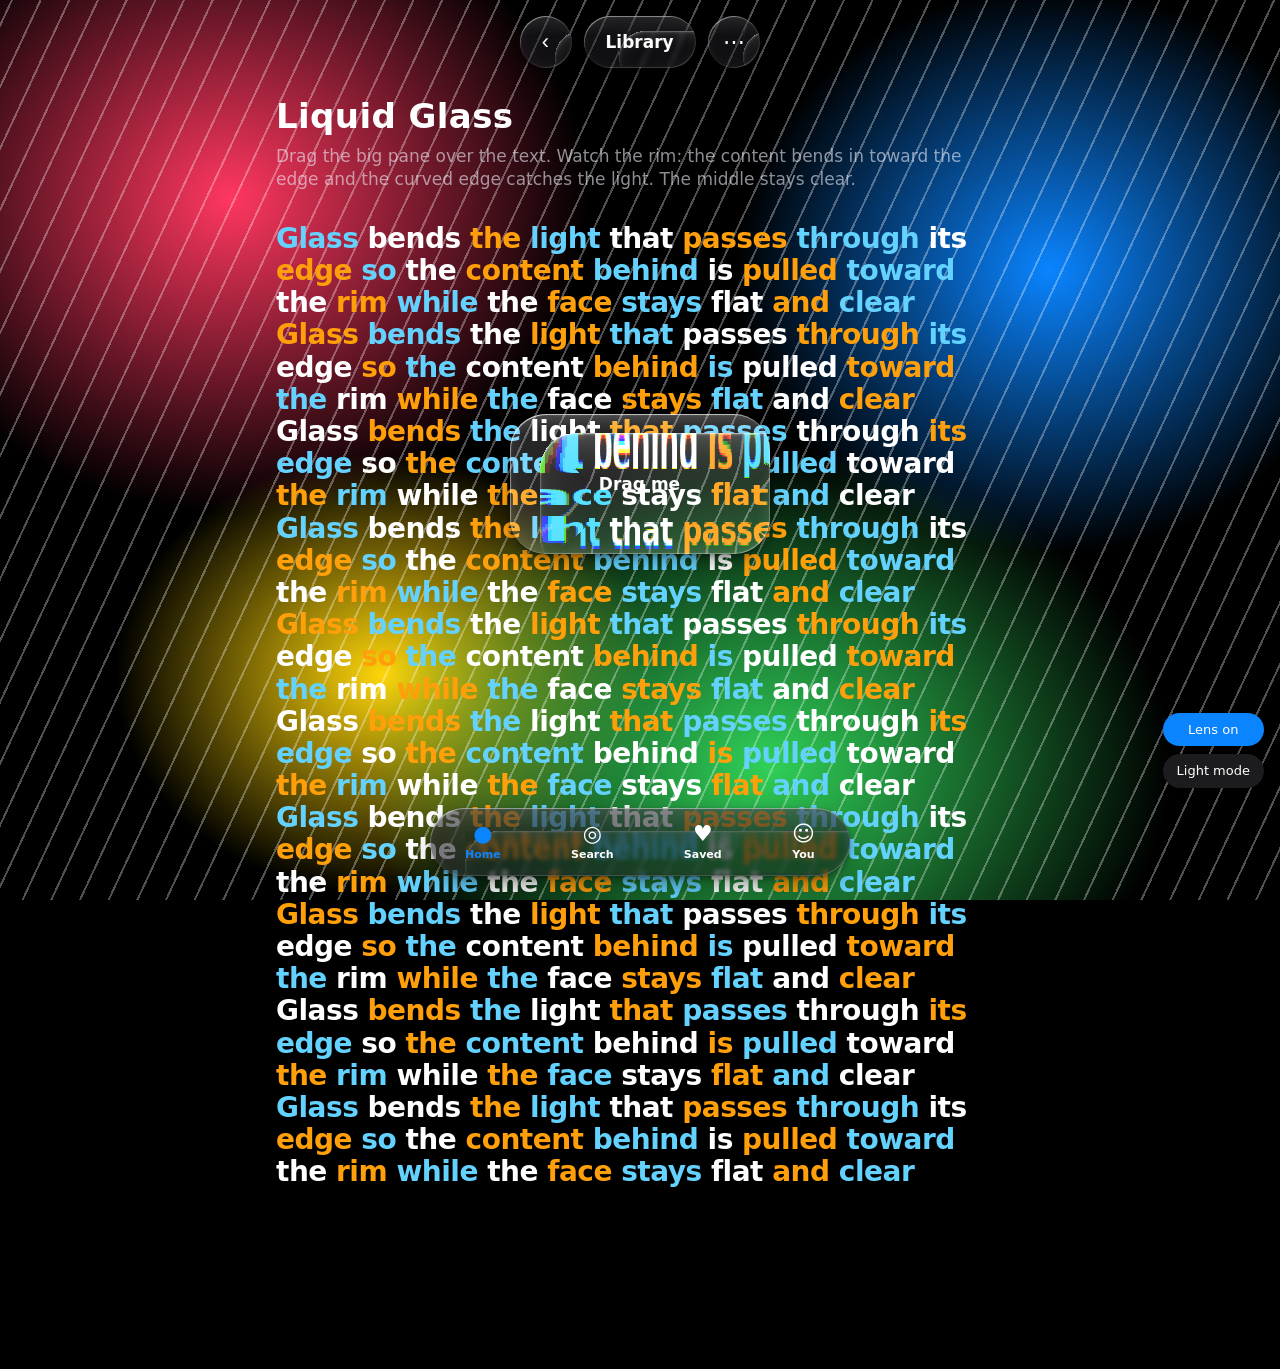
==== demo/index.html @ 6cdb73f3 "apple-glass: Apple-style UI skill with a real Liquid Glass lens Snell's-law edge refraction, fold-fr" ====
<!doctype html>
<html lang="en" class="dark">
<head>
<meta charset="utf-8">
<meta name="viewport" content="width=device-width, initial-scale=1">
<title>Liquid Glass Demo</title>
<link rel="stylesheet" href="../skills/apple-glass/assets/kit/liquid-glass.css">
<style>
  :root {
    --background: #f2f2f7; --foreground: #000; --popover: #fff; --card: #fff;
    --muted: rgb(60 60 67 / .6);
  }
  .dark {
    --background: #000; --foreground: #fff; --popover: #1c1c1e; --card: #1c1c1e;
    --muted: rgb(235 235 245 / .6);
  }
  * { box-sizing: border-box; }
  html, body { margin: 0; background: var(--background); color: var(--foreground); }
  body {
    font: 17px/1.35 -apple-system, BlinkMacSystemFont, "SF Pro Text", system-ui, sans-serif;
    -webkit-font-smoothing: antialiased;
    min-height: 100vh;
  }

  /* Busy content, so the bend has something to bend. */
  .backdrop {
    position: fixed; inset: 0; overflow: hidden;
    background:
      radial-gradient(40% 50% at 18% 22%, #ff375f 0, transparent 70%),
      radial-gradient(35% 45% at 82% 30%, #0a84ff 0, transparent 70%),
      radial-gradient(45% 50% at 60% 85%, #30d158 0, transparent 70%),
      radial-gradient(30% 35% at 30% 75%, #ffd60a 0, transparent 70%),
      var(--background);
  }
  .backdrop .lines {
    position: absolute; inset: -50%;
    background: repeating-linear-gradient(115deg, rgb(255 255 255 / .9) 0 2px, transparent 2px 26px);
    opacity: .35;
  }
  .page { position: relative; max-width: 760px; margin: 0 auto; padding: 96px 16px 180px; }
  h1 { font-size: 34px; line-height: 41px; font-weight: 700; letter-spacing: .4px; margin: 0 0 8px; }
  p.lead { color: var(--muted); margin: 0 0 32px; }
  .wall { font-size: 28px; font-weight: 700; line-height: 1.15; letter-spacing: -.5px; }
  .wall span:nth-child(3n) { color: #ff9f0a; }
  .wall span:nth-child(3n+1) { color: #64d2ff; }

  /* Floating controls: the glass layer. */
  .toolbar {
    position: fixed; top: 16px; left: 50%; transform: translateX(-50%);
    display: flex; gap: 12px; z-index: 10;
  }
  .btn {
    width: 52px; height: 52px; border-radius: 999px; border: 0; color: inherit;
    display: grid; place-items: center; font-size: 22px; cursor: pointer;
  }
  .pill { height: 52px; padding: 0 22px; border-radius: 999px; display: flex; align-items: center; gap: 10px; font-weight: 600; }
  .tabbar {
    position: fixed; bottom: 24px; left: 50%; transform: translateX(-50%);
    width: min(420px, calc(100% - 32px)); height: 68px; border-radius: 999px;
    display: flex; align-items: center; justify-content: space-around; z-index: 10;
    font-size: 11px; font-weight: 600;
  }
  .tab { display: grid; justify-items: center; gap: 2px; padding: 8px 14px; border-radius: 999px; position: relative; }
  .tab b { font-size: 22px; line-height: 24px; }
  .tab.on { color: #0a84ff; }
  .tab.on::before { content: ""; position: absolute; inset: 2px -4px; border-radius: 999px; z-index: -1; }

  .drag {
    position: fixed; left: calc(50% - 130px); top: 46%; width: 260px; height: 140px;
    border-radius: 36px; z-index: 11; cursor: grab; touch-action: none;
    display: grid; place-items: center; font-weight: 600; user-select: none;
  }
  .drag:active { cursor: grabbing; }

  .controls {
    position: fixed; right: 16px; bottom: 112px; z-index: 12;
    display: grid; gap: 8px; font-size: 13px;
  }
  .controls button {
    font: inherit; color: var(--foreground); background: var(--card); border: 0;
    border-radius: 999px; padding: 8px 14px; cursor: pointer;
  }
  .controls button[aria-pressed="true"] { background: #0a84ff; color: #fff; }
</style>
</head>
<body>
<div class="backdrop"><div class="lines"></div></div>

<main class="page">
  <h1>Liquid Glass</h1>
  <p class="lead">Drag the big pane over the text. Watch the rim: the content bends in toward the edge and the curved edge catches the light. The middle stays clear.</p>
  <div class="wall" id="wall"></div>
</main>

<div class="toolbar">
  <button class="btn liquid-glass" data-lens aria-label="Back">‹</button>
  <div class="pill liquid-glass" data-lens>Library</div>
  <button class="btn liquid-glass" data-lens aria-label="More">⋯</button>
</div>

<div class="drag liquid-glass liquid-glass-clear" data-lens="clear" data-radius="36" id="drag">Drag me</div>

<nav class="tabbar liquid-glass liquid-glass-milky" data-lens>
  <div class="tab on"><b>●</b>Home</div>
  <div class="tab"><b>◎</b>Search</div>
  <div class="tab"><b>♥</b>Saved</div>
  <div class="tab"><b>☺</b>You</div>
</nav>

<div class="controls">
  <button id="lens" aria-pressed="true">Lens on</button>
  <button id="theme">Light mode</button>
</div>

<script type="module">
  import { attachLiquidGlass, supportsBackdropRefraction } from "../skills/apple-glass/assets/kit/liquid-lens.js";

  const words = "Glass bends the light that passes through its edge so the content behind is pulled toward the rim while the face stays flat and clear ".split(" ");
  document.getElementById("wall").innerHTML = Array.from({ length: 260 }, (_, i) => `<span>${words[i % words.length]}</span>`).join(" ");

  let detach = [];
  const on = () => {
    detach = [...document.querySelectorAll("[data-lens]")].map((el) =>
      attachLiquidGlass(el, {
        variant: el.dataset.lens === "clear" ? "clear" : "regular",
        radius: el.dataset.radius ? Number(el.dataset.radius) : undefined,
      }),
    );
  };
  const off = () => { detach.forEach((f) => f()); detach = []; };
  // ?light and ?nolens, for screenshots and side-by-side comparisons.
  const q = new URLSearchParams(location.search);
  if (q.has("light")) document.documentElement.classList.remove("dark");
  if (!q.has("nolens")) on();

  const lensBtn = document.getElementById("lens");
  if (!supportsBackdropRefraction()) { lensBtn.textContent = "Lens: Chromium only"; lensBtn.disabled = true; }
  lensBtn.onclick = () => {
    const pressed = lensBtn.getAttribute("aria-pressed") === "true";
    lensBtn.setAttribute("aria-pressed", String(!pressed));
    lensBtn.textContent = pressed ? "Lens off" : "Lens on";
    pressed ? off() : on();
  };
  document.getElementById("theme").onclick = (e) => {
    const dark = document.documentElement.classList.toggle("dark");
    e.target.textContent = dark ? "Light mode" : "Dark mode";
  };

  const drag = document.getElementById("drag");
  let start = null;
  drag.addEventListener("pointerdown", (e) => {
    const r = drag.getBoundingClientRect();
    start = { x: e.clientX - r.left, y: e.clientY - r.top };
    drag.setPointerCapture(e.pointerId);
  });
  drag.addEventListener("pointermove", (e) => {
    if (!start) return;
    drag.style.left = `${e.clientX - start.x}px`;
    drag.style.top = `${e.clientY - start.y}px`;
  });
  drag.addEventListener("pointerup", () => { start = null; });
</script>
</body>
</html>
---- skills/apple-glass/assets/kit/liquid-glass.css ----
/* apple-glass kit: copied verbatim from sparkmentor/frontend/app/globals.css (the Liquid Glass layer) on 2026-10-06. The live file wins; re-copy it when it changes. */
/* ------------------------------------------------------------------ */
/*  Liquid Glass. See components/ui/glass.tsx for the layer order,     */
/*  the refraction filter and the rules for where glass may go.        */
/*                                                                     */
/*  In the `components` layer on purpose: Tailwind utilities must win  */
/*  over the material (an `absolute` or `bg-*` on a glass element has  */
/*  to take effect), which unlayered CSS would silently prevent.       */
/* ------------------------------------------------------------------ */

@layer components {
  /*
   * The material: Apple's "regular" Liquid Glass. What is behind is blurred,
   * lifted in saturation and shifted in luminosity -- lighter in light mode,
   * darker in dark mode -- under a translucent fill, so whatever scrolls
   * underneath turns into soft colour and the labels on top stay legible.
   * Light falls on the pane from above: a specular hairline brightest along
   * the top edge that fades down the sides (never a uniform ring), a faint
   * glow pooled under it, and a soft, deep shadow lifting it off the page.
   * On Chromium the lens (glass.tsx) bends the rim on top of all this.
   *
   * Everything a variant or a mode changes is a custom property:
   *   --glass-tint          the fill (named so callers can override it)
   *   --glass-blur, --glass-saturate, --glass-luma
   *                         the frosted backdrop when there is no lens
   *   --glass-edge-top/-side/-low/-bottom
   *                         the specular hairline, top to bottom
   *   --glass-glow          the light pooled under the top edge
   *   --glass-shadow        the lift
   *   --glass-rim           the bevel: inset light along the curved edge,
   *                         lit side brighter. It is what still says
   *                         "thick glass" where there is no lens (Safari,
   *                         Firefox); on Chromium the lens's specular map
   *                         sits on top of it
   *   --glass-veil          laid over the fill in Soft, for a steadier pane
   *   --glass-solid, --glass-solid-edge
   *                         the opaque surface and hairline it becomes in
   *                         Solid, with Reduce Transparency and without
   *                         backdrop-filter (the .surface-menu look)
   *
   * The glass slider's thumb (`.liquid-bead`) is left out of every rule
   * here: it keeps a frozen copy of the previous recipe further down.
   */
  .liquid-glass {
    --glass-tint: rgb(255 255 255 / 0.42);
    --glass-blur: 12px;
    --glass-saturate: 180%;
    --glass-luma: 1.05;
    --glass-edge-top: rgb(255 255 255 / 0.9);
    --glass-edge-side: rgb(255 255 255 / 0.3);
    --glass-edge-low: rgb(0 0 0 / 0.035);
    --glass-edge-bottom: rgb(0 0 0 / 0.07);
    --glass-glow: rgb(255 255 255 / 0.5);
    --glass-shadow:
      0 8px 24px -10px rgb(0 0 0 / 0.2), 0 1px 3px 0 rgb(0 0 0 / 0.06);
    --glass-rim:
      inset 1.5px 1.5px 1px -1px rgb(255 255 255 / 0.9),
      inset -1.5px -1.5px 1px -1px rgb(255 255 255 / 0.55),
      inset 0 0 12px 0 rgb(255 255 255 / 0.22),
      inset 0 -8px 14px -12px rgb(0 0 0 / 0.12);
    --glass-veil: rgb(255 255 255 / 0.22);
    --glass-solid: var(--popover);
    --glass-solid-edge: color-mix(in srgb, var(--foreground) 8%, transparent);
  }

  .dark .liquid-glass {
    --glass-tint: rgb(36 36 42 / 0.46);
    --glass-blur: 14px;
    --glass-saturate: 150%;
    --glass-luma: 0.85;
    --glass-edge-top: rgb(255 255 255 / 0.3);
    --glass-edge-side: rgb(255 255 255 / 0.06);
    --glass-edge-low: rgb(255 255 255 / 0.025);
    --glass-edge-bottom: rgb(255 255 255 / 0.09);
    --glass-glow: rgb(255 255 255 / 0.08);
    --glass-shadow:
      0 12px 30px -10px rgb(0 0 0 / 0.65), 0 2px 6px -1px rgb(0 0 0 / 0.4);
    --glass-rim:
      inset 1.5px 1.5px 1px -1px rgb(255 255 255 / 0.4),
      inset -1.5px -1.5px 1px -1px rgb(255 255 255 / 0.16),
      inset 0 0 14px 0 rgb(255 255 255 / 0.05);
    --glass-veil: rgb(24 24 27 / 0.32);
    --glass-solid-edge: color-mix(in srgb, var(--foreground) 10%, transparent);
  }

  .liquid-glass:not(.liquid-bead) {
    position: relative;
    isolation: isolate;
    background: var(--glass-tint);
    /* The frosted path (Safari, Firefox, and panes without the lens); the
       refracting path replaces this inline (glass.tsx). */
    -webkit-backdrop-filter: blur(
        calc(var(--glass-blur) + var(--glass-blur-extra, 0px))
      )
      saturate(var(--glass-saturate)) brightness(var(--glass-luma));
    backdrop-filter: blur(
        calc(var(--glass-blur) + var(--glass-blur-extra, 0px))
      )
      saturate(var(--glass-saturate)) brightness(var(--glass-luma));
    box-shadow: var(--glass-rim), var(--glass-shadow);
  }

  /* Glow: light pooled just under the top edge -- the pane's thickness. */
  .liquid-glass:not(.liquid-bead)::before {
    content: "";
    position: absolute;
    inset: 0;
    z-index: -1;
    border-radius: inherit;
    pointer-events: none;
    background: linear-gradient(
      180deg,
      var(--glass-glow),
      transparent min(60%, 1.25rem)
    );
  }

  /* Edge: a 1px specular hairline lit from above, as a masked gradient ring
     so it follows any corner radius. Brightest along the top, fading down
     the sides, with a faint catch-light where the light leaves the bottom.
     Stops in rem, not only %, so a tall pane (a four-line composer) keeps
     its highlight at the top instead of stretching it down the sides. */
  .liquid-glass:not(.liquid-bead)::after {
    content: "";
    position: absolute;
    inset: 0;
    z-index: -1;
    border-radius: inherit;
    padding: 1px;
    pointer-events: none;
    background: linear-gradient(
      180deg,
      var(--glass-edge-top) 0,
      var(--glass-edge-side) min(45%, 1.25rem),
      var(--glass-edge-low) calc(100% - min(30%, 1rem)),
      var(--glass-edge-bottom) 100%
    );
    -webkit-mask:
      linear-gradient(#000 0 0) content-box,
      linear-gradient(#000 0 0);
    -webkit-mask-composite: xor;
    mask-composite: exclude;
  }

  /* Clear: over rich media only (the HIG's rule) -- the tutor's video and
     the image viewers. Barely frosted and never darkened, so the picture
     stays vivid; pair with `.liquid-dim` where the media is bright. */
  .liquid-glass.liquid-glass-clear {
    --glass-tint: rgb(255 255 255 / 0.3);
    --glass-blur: 3px;
    --glass-saturate: 160%;
    --glass-luma: 1;
    --glass-edge-top: rgb(255 255 255 / 0.7);
    --glass-edge-side: rgb(255 255 255 / 0.2);
    --glass-edge-low: rgb(255 255 255 / 0.06);
    --glass-edge-bottom: rgb(255 255 255 / 0.22);
    --glass-glow: rgb(255 255 255 / 0.3);
    --glass-shadow:
      0 8px 22px -10px rgb(0 0 0 / 0.35), 0 1px 3px 0 rgb(0 0 0 / 0.1);
    --glass-rim:
      inset 1.5px 1.5px 1px -1px rgb(255 255 255 / 0.75),
      inset -1.5px -1.5px 1px -1px rgb(255 255 255 / 0.4),
      inset 0 0 16px 0 rgb(255 255 255 / 0.12);
    --glass-veil: rgb(0 0 0 / 0.18);
    --glass-solid: rgb(0 0 0 / 0.7);
    --glass-solid-edge: rgb(255 255 255 / 0.14);
  }
  .dark .liquid-glass.liquid-glass-clear {
    --glass-tint: rgb(255 255 255 / 0.15);
    --glass-edge-top: rgb(255 255 255 / 0.42);
    --glass-edge-side: rgb(255 255 255 / 0.1);
    --glass-edge-low: rgb(255 255 255 / 0.04);
    --glass-edge-bottom: rgb(255 255 255 / 0.14);
    --glass-glow: rgb(255 255 255 / 0.12);
    --glass-shadow:
      0 10px 26px -10px rgb(0 0 0 / 0.6), 0 2px 6px -1px rgb(0 0 0 / 0.35);
  }

  /* Milky: a steadier, denser pane for navigation and for bars that hold
     text -- the tab bar, floating action bars, the composer while a reply
     is written. */
  .liquid-glass.liquid-glass-milky {
    --glass-tint: rgb(255 255 255 / 0.62);
  }
  .dark .liquid-glass.liquid-glass-milky {
    --glass-tint: rgb(40 40 46 / 0.62);
  }

  /* Dense: the heaviest pane, for fields that hold typed text (the
     dashboard Ask bar) and the landing navbar. More fill and more frost, so
     what is behind reads as soft colour rather than detail. Give its lens
     (the navbar) more frost with the `blur` prop. */
  .liquid-glass.liquid-glass-dense {
    --glass-tint: rgb(255 255 255 / 0.74);
    --glass-blur: 20px;
    --glass-saturate: 170%;
    --glass-luma: 1.04;
  }
  .dark .liquid-glass.liquid-glass-dense {
    --glass-tint: rgb(36 36 42 / 0.74);
    --glass-saturate: 140%;
    --glass-luma: 0.85;
  }

  /* Dense glass over a dark backdrop (the landing navbar over its dark
     sections): the dark recipe, independent of the app's .dark theme. */
  .liquid-glass.liquid-glass-dense.liquid-on-dark {
    --glass-tint: rgb(22 22 26 / 0.58);
    --glass-saturate: 150%;
    --glass-luma: 0.9;
    --glass-edge-top: rgb(255 255 255 / 0.26);
    --glass-edge-side: rgb(255 255 255 / 0.07);
    --glass-edge-low: rgb(255 255 255 / 0.03);
    --glass-edge-bottom: rgb(255 255 255 / 0.1);
    --glass-glow: rgb(255 255 255 / 0.07);
    --glass-shadow:
      0 12px 30px -10px rgb(0 0 0 / 0.5), 0 2px 6px -1px rgb(0 0 0 / 0.3);
    --glass-veil: rgb(22 22 26 / 0.3);
    --glass-solid: rgb(24 24 27);
    --glass-solid-edge: rgb(255 255 255 / 0.1);
  }

  /* The one coloured glass: end call. Colour carries meaning here. */
  .liquid-glass.liquid-glass-destructive {
    --glass-tint: rgb(220 38 38 / 0.85);
    --glass-saturate: 150%;
    --glass-luma: 1;
    --glass-edge-top: rgb(255 255 255 / 0.45);
    --glass-edge-side: rgb(255 255 255 / 0.12);
    --glass-edge-low: rgb(255 255 255 / 0.04);
    --glass-edge-bottom: rgb(255 255 255 / 0.15);
    --glass-glow: rgb(255 210 210 / 0.28);
    --glass-veil: transparent;
    --glass-solid: rgb(220 38 38);
    --glass-solid-edge: transparent;
  }
  .dark .liquid-glass.liquid-glass-destructive {
    --glass-tint: rgb(220 38 38 / 0.8);
    --glass-edge-top: rgb(255 255 255 / 0.32);
    --glass-glow: rgb(255 210 210 / 0.16);
  }

  /* The active-tab lens: a smaller, denser pane inside the bar. */
  .liquid-lens {
    background: rgb(255 255 255 / 0.35);
    box-shadow:
      inset 0 0 4px 0 rgb(255 255 255 / 0.6),
      inset 1px 1px 1px -0.5px rgb(255 255 255 / 0.9),
      0 2px 8px -2px rgb(0 0 0 / 0.15);
  }
  .dark .liquid-lens {
    background: rgb(255 255 255 / 0.14);
    box-shadow:
      inset 0 0 4px 0 rgb(255 255 255 / 0.12),
      inset 1px 1px 1px -0.5px rgb(255 255 255 / 0.3),
      0 2px 8px -2px rgb(0 0 0 / 0.4);
  }

  /* Apple's 35% dim under clear glass when the media behind is bright. */
  .liquid-dim {
    background: linear-gradient(to top, rgb(0 0 0 / 0.35), transparent);
  }
  .liquid-dim-top {
    background: linear-gradient(to bottom, rgb(0 0 0 / 0.35), transparent);
  }

  /* Menus, popovers, selects, dialogs, drawers: SOLID, not glass. Glass on
     these read oddly -- they hold text and sit over busy content -- so they
     keep the Apple shape (rounded corners, roomy rows, round close disc,
     the inset More sheet) on an opaque surface with a hairline and a soft
     lift. Overrides the shadcn `bg-*` / `border` / `shadow` utilities on
     purpose, so every primitive gets one consistent surface. */
  .surface-menu,
  .surface-sheet {
    background: var(--popover) !important;
    border: 1px solid color-mix(in srgb, var(--foreground) 8%, transparent) !important;
    box-shadow:
      0 16px 40px -14px rgb(0 0 0 / 0.22),
      0 2px 6px -2px rgb(0 0 0 / 0.06) !important;
  }
  .surface-sheet {
    background: var(--background) !important;
  }
  /* Media viewers: the solid dialog surface, but a black stage for the
     picture, with the controls as clear glass over it. */
  .surface-sheet.surface-media {
    background: #000 !important;
    border: 0 !important;
  }
  .dark .surface-menu,
  .dark .surface-sheet {
    border-color: color-mix(in srgb, var(--foreground) 10%, transparent) !important;
    box-shadow:
      0 20px 48px -14px rgb(0 0 0 / 0.6),
      0 2px 6px -2px rgb(0 0 0 / 0.3) !important;
  }

  /* Scroll-edge effect: content fades as it slides under a floating glass
     bar, so the bar can stay clear without its labels losing out. */
  .scroll-edge-top {
    background: linear-gradient(
      to bottom,
      var(--background) 0%,
      color-mix(in srgb, var(--background) 65%, transparent) 50%,
      transparent 100%
    );
  }
  .scroll-edge-bottom {
    background: linear-gradient(
      to top,
      var(--background) 0%,
      color-mix(in srgb, var(--background) 65%, transparent) 45%,
      transparent 100%
    );
  }

  /* The bar material: full-width chrome (the desktop header, the status-bar
     scrim) -- the page colour at 80% over a blur. Follows the surface style
     like the glass does (opaque in Solid, below). */
  .material-bar {
    background-color: color-mix(in srgb, var(--background) 80%, transparent);
    -webkit-backdrop-filter: blur(16px) saturate(180%);
    backdrop-filter: blur(16px) saturate(180%);
  }

  /* ---- Surface style (Settings > Appearance; data-glass on <html>) ---- */

  /* Soft: frosted glass without the lens (glass.tsx skips the bend) -- a
     veil over the fill and more frost, a steadier pane that costs less.
     Also what Reduce Transparency (the OS setting) gets until a surface
     style is picked: frostier, more opaque glass, as on Apple platforms.
     Not Solid: Windows reports its "Transparency effects" switch as this
     signal, and plenty of people turn that off without asking for an
     opaque app. An explicit choice (data-glass on <html>, set by
     lib/glass-preference.ts) wins over it either way. */
  :root[data-glass="frosted"] .liquid-glass:not(.liquid-bead) {
    --glass-blur-extra: 10px;
    background:
      linear-gradient(var(--glass-veil), var(--glass-veil)), var(--glass-tint);
  }
  /* biome-ignore lint/correctness/noUnknownMediaFeatureName: Media Queries Level 5, Chrome 118+ */
  @media (prefers-reduced-transparency: reduce) {
    :root:not([data-glass]) .liquid-glass:not(.liquid-bead) {
      --glass-blur-extra: 10px;
      background:
        linear-gradient(var(--glass-veil), var(--glass-veil)), var(--glass-tint);
    }
  }

  /* Solid: the opaque standard material (the .surface-menu look) wherever
     glass would be -- no blur, no glow, no specular edge, no bend; a neutral
     hairline keeps the shape. !important beats the inline refraction style.

     One-off blurred surfaces follow it too (sticky bars, canvas toolbars,
     chips): the blur goes, and a translucent app surface -- the background,
     card or popover colour at 70% or more -- turns opaque. Lighter veils
     over media keep their see-through. */
  :root[data-glass="off"] .liquid-glass:not(.liquid-bead) {
    --glass-rim: 0 0 #0000;
    background: var(--glass-solid) !important;
    -webkit-backdrop-filter: none !important;
    backdrop-filter: none !important;
  }
  :root[data-glass="off"] .liquid-glass:not(.liquid-bead)::before {
    display: none;
  }
  :root[data-glass="off"] .liquid-glass:not(.liquid-bead)::after {
    background: var(--glass-solid-edge);
  }
  :root[data-glass="off"] .material-bar,
  :root[data-glass="off"] [class*="backdrop-blur"] {
    -webkit-backdrop-filter: none !important;
    backdrop-filter: none !important;
  }
  :root[data-glass="off"] .material-bar,
  :root[data-glass="off"]
    [class*="backdrop-blur"]:is(
      [class*="bg-background/7"],
      [class*="bg-background/8"],
      [class*="bg-background/9"]
    ) {
    background-color: var(--background) !important;
  }
  :root[data-glass="off"]
    [class*="backdrop-blur"]:is(
      [class*="bg-card/7"],
      [class*="bg-card/8"],
      [class*="bg-card/9"]
    ) {
    background-color: var(--card) !important;
  }

  /* No backdrop-filter at all (old engines): a translucent fill with
     nothing blurred behind it only looks broken, so go solid. */
  @supports not (
      (backdrop-filter: blur(1px)) or
      (-webkit-backdrop-filter: blur(1px))
    ) {
    .liquid-glass:not(.liquid-bead) {
      --glass-rim: 0 0 #0000;
      background: var(--glass-solid);
    }
    .liquid-glass:not(.liquid-bead)::before {
      display: none;
    }
    .liquid-glass:not(.liquid-bead)::after {
      background: var(--glass-solid-edge);
    }
    .material-bar {
      background-color: var(--background);
    }
  }

  /* ---- Frozen: the glass slider's thumb (glass-slider.tsx) ------------
     The owner signed its look off as final, so `.liquid-bead` keeps a
     verbatim copy of the previous recipe (clear variant) and none of the
     rules above touch it. Do not retune. */
  .liquid-glass.liquid-bead {
    --bead-tint: rgb(255 255 255 / 0.3);
    --bead-edge-glow: rgb(255 255 255 / 0.4);
    --bead-rim-hi: rgb(255 255 255 / 0.95);
    --bead-rim-lo: rgb(255 255 255 / 0.18);
    --bead-glint: rgb(255 255 255 / 0.4);
    --bead-shadow: rgb(0 0 0 / 0.22);
    position: relative;
    isolation: isolate;
    background: var(--bead-tint);
    -webkit-backdrop-filter: blur(3px) saturate(160%);
    backdrop-filter: blur(3px) saturate(160%);
    box-shadow:
      0 10px 30px -10px var(--bead-shadow),
      0 1px 3px 0 rgb(0 0 0 / 0.08),
      inset 0 0 6px 0 var(--bead-edge-glow),
      inset 1.5px 1.5px 1px -1px var(--bead-rim-hi),
      inset -1px -1px 1px -0.5px rgb(255 255 255 / 0.45);
  }
  .dark .liquid-glass.liquid-bead {
    --bead-tint: rgb(255 255 255 / 0.15);
    --bead-rim-hi: rgb(255 255 255 / 0.55);
    --bead-rim-lo: rgb(255 255 255 / 0.06);
    --bead-shadow: rgb(0 0 0 / 0.6);
  }
  .liquid-glass.liquid-bead::before {
    content: "";
    position: absolute;
    inset: 0;
    z-index: -1;
    border-radius: inherit;
    pointer-events: none;
    background: radial-gradient(
      120% 70% at 30% -10%,
      var(--bead-glint) 0%,
      transparent 55%
    );
    mix-blend-mode: screen;
  }
  .liquid-glass.liquid-bead::after {
    content: "";
    position: absolute;
    inset: 0;
    z-index: -1;
    border-radius: inherit;
    padding: 1px;
    pointer-events: none;
    background: linear-gradient(
      135deg,
      var(--bead-rim-hi) 0%,
      var(--bead-rim-lo) 30%,
      transparent 50%,
      var(--bead-rim-lo) 70%,
      var(--bead-rim-hi) 100%
    );
    -webkit-mask:
      linear-gradient(#000 0 0) content-box,
      linear-gradient(#000 0 0);
    -webkit-mask-composite: xor;
    mask-composite: exclude;
  }
  /* Solid: a white knob -- a bead has no label to protect, so a dark dim
     would only read as a black blob. */
  :root[data-glass="off"] .liquid-glass.liquid-bead {
    background: rgb(255 255 255 / 0.97) !important;
    -webkit-backdrop-filter: none !important;
    backdrop-filter: none !important;
    box-shadow:
      0 2px 10px rgb(0 0 0 / 0.28),
      inset 0 0 0 1px rgb(0 0 0 / 0.06);
  }
  :root[data-glass="off"] .liquid-glass.liquid-bead::before {
    display: none;
  }

  /* Increase Contrast still follows the OS: it is an accessibility need,
     not a look, and it does not fire from the Windows transparency toggle. */
  @media (prefers-contrast: more) {
    .liquid-glass {
      --glass-rim: 0 0 #0000;
      background: var(--background) !important;
      -webkit-backdrop-filter: none !important;
      backdrop-filter: none !important;
      outline: 1px solid var(--foreground);
    }
    .liquid-glass.liquid-glass-clear {
      background: rgb(0 0 0 / 0.85) !important;
      outline-color: white;
    }
    .liquid-glass.liquid-glass-destructive {
      background: rgb(185 28 28) !important;
    }
    .liquid-glass::before,
    .liquid-glass::after {
      display: none;
    }
    .liquid-lens {
      background: transparent !important;
      box-shadow: none !important;
      outline: 2px solid var(--foreground);
      outline-offset: -2px;
    }
    .material-bar {
      background-color: var(--background);
      -webkit-backdrop-filter: none;
      backdrop-filter: none;
    }
  }
}
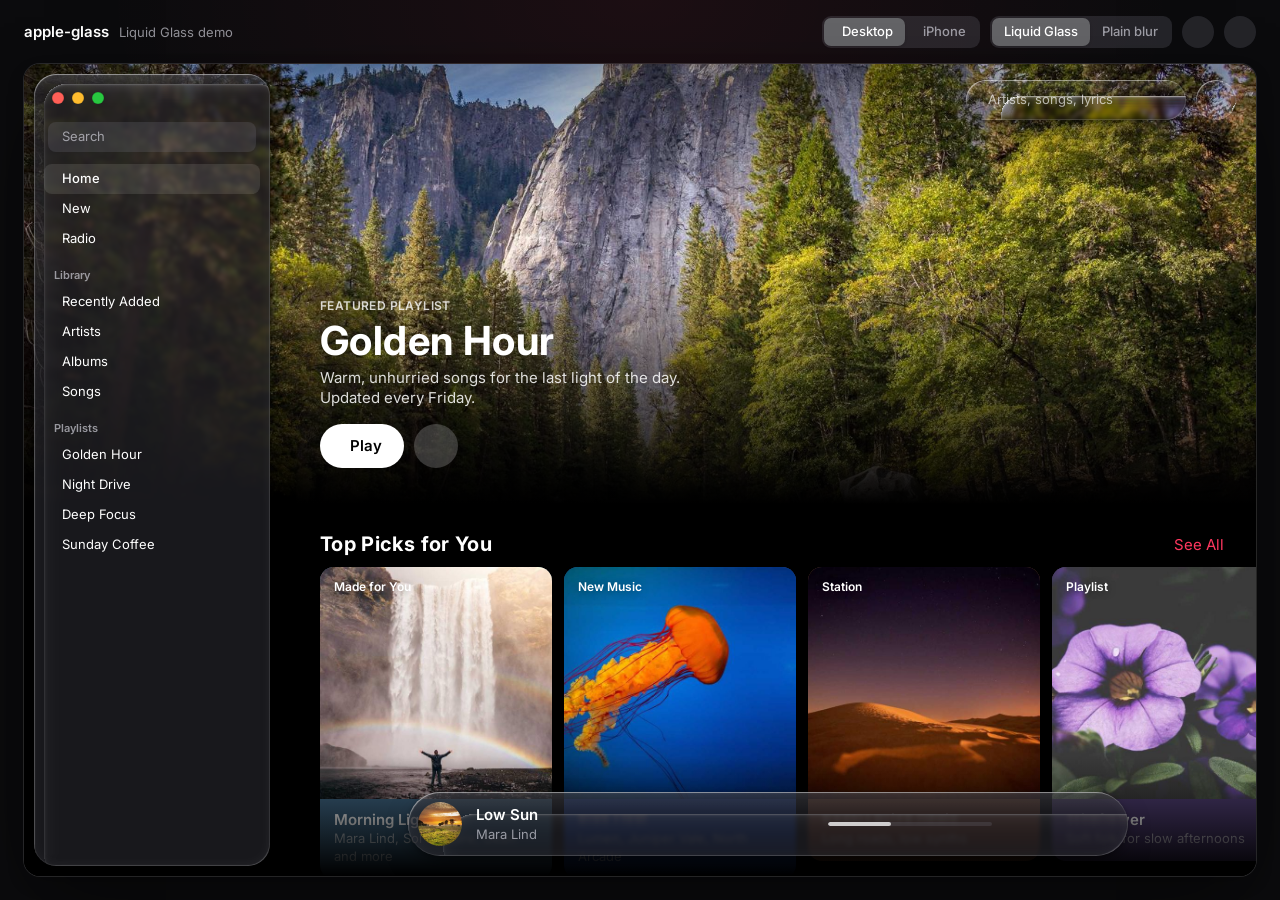
==== commit f549c69e: "Demo: a real music app (Mac window and iPhone) instead of the text wall; cap the lens bezel at 26 px" ====
--- a/demo/index.html
+++ b/demo/index.html
@@ -2,163 +2,146 @@
 <html lang="en" class="dark">
 <head>
 <meta charset="utf-8">
-<meta name="viewport" content="width=device-width, initial-scale=1">
+<meta name="viewport" content="width=device-width, initial-scale=1, viewport-fit=cover">
 <title>Liquid Glass Demo</title>
+<meta name="description" content="A demo app built with the apple-glass skill: real Liquid Glass that bends light at the edges, Apple's dark palette and SF type.">
+<link rel="stylesheet" href="https://fonts.googleapis.com/css2?family=Inter:wght@400;500;600;700&display=swap">
 <link rel="stylesheet" href="../skills/apple-glass/assets/kit/liquid-glass.css">
-<style>
-  :root {
-    --background: #f2f2f7; --foreground: #000; --popover: #fff; --card: #fff;
-    --muted: rgb(60 60 67 / .6);
-  }
-  .dark {
-    --background: #000; --foreground: #fff; --popover: #1c1c1e; --card: #1c1c1e;
-    --muted: rgb(235 235 245 / .6);
-  }
-  * { box-sizing: border-box; }
-  html, body { margin: 0; background: var(--background); color: var(--foreground); }
-  body {
-    font: 17px/1.35 -apple-system, BlinkMacSystemFont, "SF Pro Text", system-ui, sans-serif;
-    -webkit-font-smoothing: antialiased;
-    min-height: 100vh;
-  }
-
-  /* Busy content, so the bend has something to bend. */
-  .backdrop {
-    position: fixed; inset: 0; overflow: hidden;
-    background:
-      radial-gradient(40% 50% at 18% 22%, #ff375f 0, transparent 70%),
-      radial-gradient(35% 45% at 82% 30%, #0a84ff 0, transparent 70%),
-      radial-gradient(45% 50% at 60% 85%, #30d158 0, transparent 70%),
-      radial-gradient(30% 35% at 30% 75%, #ffd60a 0, transparent 70%),
-      var(--background);
-  }
-  .backdrop .lines {
-    position: absolute; inset: -50%;
-    background: repeating-linear-gradient(115deg, rgb(255 255 255 / .9) 0 2px, transparent 2px 26px);
-    opacity: .35;
-  }
-  .page { position: relative; max-width: 760px; margin: 0 auto; padding: 96px 16px 180px; }
-  h1 { font-size: 34px; line-height: 41px; font-weight: 700; letter-spacing: .4px; margin: 0 0 8px; }
-  p.lead { color: var(--muted); margin: 0 0 32px; }
-  .wall { font-size: 28px; font-weight: 700; line-height: 1.15; letter-spacing: -.5px; }
-  .wall span:nth-child(3n) { color: #ff9f0a; }
-  .wall span:nth-child(3n+1) { color: #64d2ff; }
-
-  /* Floating controls: the glass layer. */
-  .toolbar {
-    position: fixed; top: 16px; left: 50%; transform: translateX(-50%);
-    display: flex; gap: 12px; z-index: 10;
-  }
-  .btn {
-    width: 52px; height: 52px; border-radius: 999px; border: 0; color: inherit;
-    display: grid; place-items: center; font-size: 22px; cursor: pointer;
-  }
-  .pill { height: 52px; padding: 0 22px; border-radius: 999px; display: flex; align-items: center; gap: 10px; font-weight: 600; }
-  .tabbar {
-    position: fixed; bottom: 24px; left: 50%; transform: translateX(-50%);
-    width: min(420px, calc(100% - 32px)); height: 68px; border-radius: 999px;
-    display: flex; align-items: center; justify-content: space-around; z-index: 10;
-    font-size: 11px; font-weight: 600;
-  }
-  .tab { display: grid; justify-items: center; gap: 2px; padding: 8px 14px; border-radius: 999px; position: relative; }
-  .tab b { font-size: 22px; line-height: 24px; }
-  .tab.on { color: #0a84ff; }
-  .tab.on::before { content: ""; position: absolute; inset: 2px -4px; border-radius: 999px; z-index: -1; }
-
-  .drag {
-    position: fixed; left: calc(50% - 130px); top: 46%; width: 260px; height: 140px;
-    border-radius: 36px; z-index: 11; cursor: grab; touch-action: none;
-    display: grid; place-items: center; font-weight: 600; user-select: none;
-  }
-  .drag:active { cursor: grabbing; }
-
-  .controls {
-    position: fixed; right: 16px; bottom: 112px; z-index: 12;
-    display: grid; gap: 8px; font-size: 13px;
-  }
-  .controls button {
-    font: inherit; color: var(--foreground); background: var(--card); border: 0;
-    border-radius: 999px; padding: 8px 14px; cursor: pointer;
-  }
-  .controls button[aria-pressed="true"] { background: #0a84ff; color: #fff; }
-</style>
+<link rel="stylesheet" href="app.css">
 </head>
 <body>
-<div class="backdrop"><div class="lines"></div></div>
 
-<main class="page">
-  <h1>Liquid Glass</h1>
-  <p class="lead">Drag the big pane over the text. Watch the rim: the content bends in toward the edge and the curved edge catches the light. The middle stays clear.</p>
-  <div class="wall" id="wall"></div>
+<header class="show">
+  <div class="brand">apple-glass <span>Liquid Glass demo</span></div>
+  <div class="show-controls">
+    <div class="seg" role="group" aria-label="Device" id="device-seg">
+      <span class="thumb" aria-hidden="true"></span>
+      <button data-device="mac" aria-pressed="true"><i data-lucide="monitor"></i>Desktop</button>
+      <button data-device="phone" aria-pressed="false"><i data-lucide="smartphone"></i>iPhone</button>
+    </div>
+    <div class="seg" role="group" aria-label="Material" id="glass-seg">
+      <span class="thumb" aria-hidden="true"></span>
+      <button data-glass="lens" aria-pressed="true">Liquid Glass</button>
+      <button data-glass="frosted" aria-pressed="false">Plain blur</button>
+    </div>
+    <button class="icon-btn" id="theme" aria-label="Switch to light mode"><i data-lucide="sun"></i></button>
+    <a class="icon-btn" href="https://github.com/subh05sus/apple-glass-skill" aria-label="Source on GitHub"><i data-lucide="github"></i></a>
+  </div>
+</header>
+
+<main class="stage">
+  <div class="device mac" id="device">
+    <div class="island" aria-hidden="true"></div>
+    <div class="screen">
+      <div class="app">
+
+        <div class="status" aria-hidden="true">
+          <span>9:41</span>
+          <span class="icons">
+            <svg width="18" height="12" viewBox="0 0 18 12" fill="currentColor"><rect x="0" y="8" width="3" height="4" rx="1"/><rect x="5" y="5.5" width="3" height="6.5" rx="1"/><rect x="10" y="3" width="3" height="9" rx="1"/><rect x="15" y="0" width="3" height="12" rx="1"/></svg>
+            <svg width="16" height="12" viewBox="0 0 16 12" fill="currentColor"><path d="M8 2.2c2.3 0 4.4.9 6 2.4l1.1-1.1A10 10 0 0 0 8 .6 10 10 0 0 0 .9 3.5L2 4.6a8.6 8.6 0 0 1 6-2.4Zm0 3.2c1.4 0 2.7.5 3.7 1.4l1.1-1.1A7 7 0 0 0 8 3.8a7 7 0 0 0-4.8 1.9l1.1 1.1c1-.9 2.3-1.4 3.7-1.4Zm0 3.2c.6 0 1.1.2 1.5.6L8 10.7 6.5 9.2c.4-.4.9-.6 1.5-.6Z"/></svg>
+            <svg width="27" height="13" viewBox="0 0 27 13" fill="none"><rect x=".5" y=".5" width="23" height="12" rx="3.8" stroke="currentColor" opacity=".4"/><rect x="2" y="2" width="20" height="9" rx="2.5" fill="currentColor"/><path d="M25 4.5v4c.8-.3 1.3-1.1 1.3-2s-.5-1.7-1.3-2Z" fill="currentColor" opacity=".45"/></svg>
+          </span>
+        </div>
+
+        <div class="scroll" id="scroll">
+          <div class="content">
+            <section class="hero">
+              <img src="img/h1043.jpg" alt="">
+              <div class="copy">
+                <div class="eyebrow">Featured playlist</div>
+                <h1>Golden Hour</h1>
+                <p>Warm, unhurried songs for the last light of the day. Updated every Friday.</p>
+                <div class="actions">
+                  <button class="btn-primary filled"><i data-lucide="play"></i>Play</button>
+                  <button class="btn-round" aria-label="Add to library"><i data-lucide="plus"></i></button>
+                </div>
+              </div>
+            </section>
+
+            <section class="section">
+              <div class="section-head"><h2>Top Picks for You</h2><a href="#">See All</a></div>
+              <div class="row picks" id="picks"></div>
+            </section>
+
+            <section class="section">
+              <div class="section-head"><h2>Recently Played</h2><a href="#">See All</a></div>
+              <div class="row squares" id="recent"></div>
+            </section>
+
+            <section class="section">
+              <div class="section-head"><h2>Top Songs</h2><a href="#">See All</a></div>
+              <div class="charts" id="charts"></div>
+            </section>
+
+            <section class="section">
+              <div class="section-head"><h2>Stations for You</h2></div>
+              <div class="row stations" id="stations"></div>
+            </section>
+
+            <section class="section">
+              <div class="section-head"><h2>New Releases</h2><a href="#">See All</a></div>
+              <div class="row squares" id="releases"></div>
+            </section>
+          </div>
+        </div>
+
+        <div class="edge-bottom" aria-hidden="true"></div>
+
+        <aside class="sidebar liquid-glass liquid-glass-milky" data-lens data-radius="22">
+          <div class="lights" aria-hidden="true"><i></i><i></i><i></i></div>
+          <div class="side-search"><i data-lucide="search"></i>Search</div>
+          <nav id="side-nav">
+            <button class="side-item" aria-current="page"><i data-lucide="house"></i>Home</button>
+            <button class="side-item"><i data-lucide="layout-grid"></i>New</button>
+            <button class="side-item"><i data-lucide="radio"></i>Radio</button>
+            <div class="side-group">Library</div>
+            <button class="side-item"><i data-lucide="clock"></i>Recently Added</button>
+            <button class="side-item"><i data-lucide="mic-vocal"></i>Artists</button>
+            <button class="side-item"><i data-lucide="disc-3"></i>Albums</button>
+            <button class="side-item"><i data-lucide="music"></i>Songs</button>
+            <div class="side-group">Playlists</div>
+            <button class="side-item"><i data-lucide="list-music"></i>Golden Hour</button>
+            <button class="side-item"><i data-lucide="list-music"></i>Night Drive</button>
+            <button class="side-item"><i data-lucide="list-music"></i>Deep Focus</button>
+            <button class="side-item"><i data-lucide="list-music"></i>Sunday Coffee</button>
+          </nav>
+        </aside>
+
+        <div class="toolbar">
+          <button class="search-pill liquid-glass liquid-glass-dense" data-lens><i data-lucide="search"></i><span>Artists, songs, lyrics</span></button>
+          <button class="glass-btn liquid-glass" data-lens aria-label="Account"><i data-lucide="user-round"></i></button>
+        </div>
+
+        <div class="player liquid-glass liquid-glass-milky" data-lens>
+          <img class="art" src="img/a110.jpg" alt="">
+          <div class="meta"><div class="t">Low Sun</div><div class="s">Mara Lind</div></div>
+          <div class="ctl">
+            <button class="prev filled" aria-label="Previous"><i data-lucide="skip-back"></i></button>
+            <button class="play filled" id="play" aria-label="Pause"><i data-lucide="pause"></i></button>
+            <button class="next filled" aria-label="Next"><i data-lucide="skip-forward"></i></button>
+          </div>
+          <div class="progress"><span class="time">1:24</span><div class="bar"><i id="bar"></i></div><span class="time">3:41</span></div>
+          <div class="extra"><button aria-label="Lyrics"><i data-lucide="message-square-quote"></i></button><button aria-label="Queue"><i data-lucide="list"></i></button><button aria-label="Volume"><i data-lucide="volume-2"></i></button></div>
+        </div>
+
+        <div class="tabbar-wrap">
+          <nav class="tabbar liquid-glass liquid-glass-milky" data-lens id="tabbar">
+            <span class="liquid-lens" aria-hidden="true"></span>
+            <button class="tab" aria-current="page"><i data-lucide="house"></i>Home</button>
+            <button class="tab"><i data-lucide="layout-grid"></i>New</button>
+            <button class="tab"><i data-lucide="radio"></i>Radio</button>
+            <button class="tab"><i data-lucide="library"></i>Library</button>
+          </nav>
+          <button class="tab-search liquid-glass liquid-glass-milky" data-lens aria-label="Search"><i data-lucide="search"></i></button>
+        </div>
+
+      </div>
+    </div>
+  </div>
 </main>
 
-<div class="toolbar">
-  <button class="btn liquid-glass" data-lens aria-label="Back">‹</button>
-  <div class="pill liquid-glass" data-lens>Library</div>
-  <button class="btn liquid-glass" data-lens aria-label="More">⋯</button>
-</div>
-
-<div class="drag liquid-glass liquid-glass-clear" data-lens="clear" data-radius="36" id="drag">Drag me</div>
-
-<nav class="tabbar liquid-glass liquid-glass-milky" data-lens>
-  <div class="tab on"><b>●</b>Home</div>
-  <div class="tab"><b>◎</b>Search</div>
-  <div class="tab"><b>♥</b>Saved</div>
-  <div class="tab"><b>☺</b>You</div>
-</nav>
-
-<div class="controls">
-  <button id="lens" aria-pressed="true">Lens on</button>
-  <button id="theme">Light mode</button>
-</div>
-
-<script type="module">
-  import { attachLiquidGlass, supportsBackdropRefraction } from "../skills/apple-glass/assets/kit/liquid-lens.js";
-
-  const words = "Glass bends the light that passes through its edge so the content behind is pulled toward the rim while the face stays flat and clear ".split(" ");
-  document.getElementById("wall").innerHTML = Array.from({ length: 260 }, (_, i) => `<span>${words[i % words.length]}</span>`).join(" ");
-
-  let detach = [];
-  const on = () => {
-    detach = [...document.querySelectorAll("[data-lens]")].map((el) =>
-      attachLiquidGlass(el, {
-        variant: el.dataset.lens === "clear" ? "clear" : "regular",
-        radius: el.dataset.radius ? Number(el.dataset.radius) : undefined,
-      }),
-    );
-  };
-  const off = () => { detach.forEach((f) => f()); detach = []; };
-  // ?light and ?nolens, for screenshots and side-by-side comparisons.
-  const q = new URLSearchParams(location.search);
-  if (q.has("light")) document.documentElement.classList.remove("dark");
-  if (!q.has("nolens")) on();
-
-  const lensBtn = document.getElementById("lens");
-  if (!supportsBackdropRefraction()) { lensBtn.textContent = "Lens: Chromium only"; lensBtn.disabled = true; }
-  lensBtn.onclick = () => {
-    const pressed = lensBtn.getAttribute("aria-pressed") === "true";
-    lensBtn.setAttribute("aria-pressed", String(!pressed));
-    lensBtn.textContent = pressed ? "Lens off" : "Lens on";
-    pressed ? off() : on();
-  };
-  document.getElementById("theme").onclick = (e) => {
-    const dark = document.documentElement.classList.toggle("dark");
-    e.target.textContent = dark ? "Light mode" : "Dark mode";
-  };
-
-  const drag = document.getElementById("drag");
-  let start = null;
-  drag.addEventListener("pointerdown", (e) => {
-    const r = drag.getBoundingClientRect();
-    start = { x: e.clientX - r.left, y: e.clientY - r.top };
-    drag.setPointerCapture(e.pointerId);
-  });
-  drag.addEventListener("pointermove", (e) => {
-    if (!start) return;
-    drag.style.left = `${e.clientX - start.x}px`;
-    drag.style.top = `${e.clientY - start.y}px`;
-  });
-  drag.addEventListener("pointerup", () => { start = null; });
-</script>
+<script src="https://unpkg.com/lucide@0.468.0/dist/umd/lucide.min.js"></script>
+<script type="module" src="app.js"></script>
 </body>
 </html>
--- a/demo/app.css
+++ b/demo/app.css
@@ -0,0 +1,322 @@
+/* Tempo: a demo app for the apple-glass kit. Glass only on the floating
+   controls (sidebar, toolbar, player, tab bar); the content layer is solid. */
+
+:root {
+  --background: #ffffff;
+  --foreground: #000000;
+  --popover: #ffffff;
+  --card: #ffffff;
+  --grouped: #f2f2f7;
+  --cell: #ffffff;
+  --label2: rgb(60 60 67 / 0.6);
+  --label3: rgb(60 60 67 / 0.3);
+  --separator: rgb(60 60 67 / 0.29);
+  --fill: rgb(120 120 128 / 0.12);
+  --accent: #ff2d55;
+  --stage: #e8e8ed;
+  --stage-glow: rgb(255 45 85 / 0.08);
+  --frame-edge: rgb(0 0 0 / 0.12);
+}
+.dark {
+  --background: #000000;
+  --foreground: #ffffff;
+  --popover: #1c1c1e;
+  --card: #1c1c1e;
+  --grouped: #000000;
+  --cell: #1c1c1e;
+  --label2: rgb(235 235 245 / 0.6);
+  --label3: rgb(235 235 245 / 0.3);
+  --separator: rgb(84 84 88 / 0.6);
+  --fill: rgb(118 118 128 / 0.24);
+  --accent: #ff375f;
+  --stage: #0b0b0d;
+  --stage-glow: rgb(255 55 95 / 0.07);
+  --frame-edge: rgb(255 255 255 / 0.12);
+}
+
+* { box-sizing: border-box; }
+html, body { margin: 0; height: 100%; }
+body {
+  background: radial-gradient(60% 50% at 50% 0%, var(--stage-glow), transparent 70%), var(--stage);
+  color: var(--foreground);
+  font: 15px/1.33 -apple-system, BlinkMacSystemFont, "SF Pro Text", Inter, system-ui, sans-serif;
+  -webkit-font-smoothing: antialiased;
+  overflow: hidden;
+}
+button { font: inherit; color: inherit; background: none; border: 0; padding: 0; cursor: pointer; }
+img { display: block; }
+svg.lucide { width: 1em; height: 1em; stroke-width: 2; }
+.filled svg { fill: currentColor; }
+
+/* ---------- Showcase chrome (outside the app) ---------- */
+.show {
+  height: 64px; display: flex; align-items: center; justify-content: space-between;
+  gap: 12px; padding: 0 24px;
+}
+.brand { display: flex; align-items: baseline; gap: 10px; font-weight: 600; font-size: 15px; }
+.brand span { color: var(--label2); font-weight: 400; font-size: 13px; }
+.show-controls { display: flex; align-items: center; gap: 10px; }
+.seg {
+  display: inline-flex; padding: 2px; border-radius: 9px; background: var(--fill); position: relative;
+}
+.seg button {
+  position: relative; z-index: 1; height: 28px; padding: 0 12px; border-radius: 7px;
+  display: inline-flex; align-items: center; gap: 6px; font-size: 13px; font-weight: 500;
+  color: var(--label2); transition: color .2s;
+}
+.seg button[aria-pressed="true"] { color: var(--foreground); }
+.seg .thumb {
+  position: absolute; top: 2px; bottom: 2px; border-radius: 7px; background: var(--cell);
+  box-shadow: 0 1px 3px rgb(0 0 0 / .12), 0 0 0 .5px rgb(0 0 0 / .04);
+  transition: transform .32s cubic-bezier(.2,0,0,1), width .32s cubic-bezier(.2,0,0,1);
+}
+.dark .seg .thumb { background: #636366; }
+.icon-btn {
+  width: 32px; height: 32px; border-radius: 999px; display: grid; place-items: center;
+  background: var(--fill); font-size: 16px; color: var(--foreground);
+}
+.icon-btn:active, .seg button:active { transform: scale(.94); }
+
+.stage {
+  height: calc(100% - 64px); display: grid; place-items: center; padding: 0 24px 24px;
+  /* minmax(0, ...): the long card rows must not widen the track. */
+  grid-template-columns: minmax(0, 1fr); grid-template-rows: minmax(0, 1fr);
+}
+
+/* ---------- Device frames ---------- */
+.device { position: relative; transition: width .45s cubic-bezier(.32,.72,0,1), height .45s cubic-bezier(.32,.72,0,1), border-radius .45s; }
+.device.mac {
+  width: min(1280px, 100%); height: min(820px, 100%);
+  border-radius: 16px; overflow: hidden;
+  box-shadow: 0 0 0 1px var(--frame-edge), 0 30px 80px -20px rgb(0 0 0 / .55), 0 8px 24px -8px rgb(0 0 0 / .3);
+}
+.device.phone {
+  width: 414px; height: min(868px, 100%); border-radius: 66px; padding: 12px;
+  background: #0d0d0f;
+  box-shadow: 0 0 0 1.5px #3a3a3e, 0 0 0 4px #1a1a1c, 0 40px 90px -20px rgb(0 0 0 / .6);
+}
+.device.phone .screen { border-radius: 54px; }
+.screen { position: relative; width: 100%; height: 100%; overflow: hidden; background: var(--background); }
+.island {
+  display: none; position: absolute; top: 11px; left: 50%; transform: translateX(-50%);
+  width: 122px; height: 35px; border-radius: 20px; background: #000; z-index: 40;
+}
+.device.phone .island { display: block; }
+
+/* Small screens: the app itself, no frame. */
+@media (max-width: 719px) {
+  .show { display: none; }
+  .stage { height: 100%; padding: 0; }
+  .device.mac, .device.phone { width: 100%; height: 100%; border-radius: 0; padding: 0; box-shadow: none; background: none; }
+  .device.phone .screen { border-radius: 0; }
+  .device .island, .status { display: none !important; }
+}
+
+/* ---------- The app ---------- */
+.app { container: app / inline-size; position: absolute; inset: 0; }
+.scroll {
+  position: absolute; inset: 0; overflow-y: auto; overflow-x: hidden;
+  padding-bottom: 180px; scrollbar-width: none;
+}
+.scroll::-webkit-scrollbar { display: none; }
+
+.status {
+  display: none; position: absolute; top: 0; left: 0; right: 0; height: 54px; z-index: 30;
+  padding: 18px 34px 0 46px; justify-content: space-between; align-items: flex-start;
+  font: 600 17px/22px -apple-system, "SF Pro Text", system-ui, sans-serif; color: #fff; pointer-events: none;
+}
+.status .icons { display: flex; gap: 6px; align-items: center; padding-top: 3px; }
+.device.phone .status { display: flex; }
+
+/* Hero: full-bleed, runs under the floating bars (background extension). */
+.hero { position: relative; height: 460px; color: #fff; }
+.hero img { position: absolute; inset: 0; width: 100%; height: 100%; object-fit: cover; }
+.hero::after {
+  content: ""; position: absolute; inset: 0;
+  background: linear-gradient(to bottom, rgb(0 0 0 / .35), transparent 30%, transparent 45%, rgb(0 0 0 / .75) 88%, var(--background));
+}
+.hero .copy { position: absolute; left: 16px; right: 16px; bottom: 28px; z-index: 1; }
+.eyebrow { font-size: 12px; font-weight: 600; letter-spacing: .4px; text-transform: uppercase; opacity: .8; }
+.hero h1 { font-size: 34px; line-height: 41px; font-weight: 700; letter-spacing: .4px; margin: 4px 0 4px; }
+.hero p { margin: 0 0 16px; font-size: 15px; opacity: .85; max-width: 420px; }
+.hero .actions { display: flex; gap: 10px; }
+.btn-primary {
+  height: 44px; padding: 0 22px; border-radius: 999px; background: #fff; color: #000;
+  display: inline-flex; align-items: center; gap: 8px; font-weight: 600; font-size: 15px;
+  transition: transform .2s cubic-bezier(.2,0,0,1);
+}
+.btn-round {
+  width: 44px; height: 44px; border-radius: 999px; display: grid; place-items: center;
+  background: rgb(255 255 255 / .2); color: #fff; font-size: 20px;
+}
+.btn-primary:active, .btn-round:active, .card:active { transform: scale(.97); }
+
+.section { padding: 28px 0 0; }
+.section-head {
+  display: flex; align-items: center; justify-content: space-between; padding: 0 16px 10px;
+}
+.section-head h2 { font-size: 22px; line-height: 28px; font-weight: 700; margin: 0; letter-spacing: .35px; }
+.section-head a { color: var(--accent); font-size: 15px; text-decoration: none; }
+.row {
+  display: grid; grid-auto-flow: column; gap: 12px; overflow-x: auto; padding: 0 16px;
+  scroll-snap-type: x mandatory; scroll-padding: 16px; scrollbar-width: none;
+}
+.row::-webkit-scrollbar { display: none; }
+.card {
+  scroll-snap-align: start; transition: transform .2s cubic-bezier(.2,0,0,1); text-align: left;
+  display: flex; flex-direction: column; justify-content: flex-start; align-self: start;
+}
+.card img { width: 100%; aspect-ratio: 1; object-fit: cover; border-radius: 10px; background: var(--fill); }
+.card .t { margin-top: 6px; font-size: 13px; font-weight: 500; line-height: 18px; white-space: nowrap; overflow: hidden; text-overflow: ellipsis; }
+.card .s { font-size: 13px; line-height: 18px; color: var(--label2); white-space: nowrap; overflow: hidden; text-overflow: ellipsis; }
+.row.squares { grid-auto-columns: 150px; }
+
+.row.picks { grid-auto-columns: 250px; }
+.pick { border-radius: 14px; overflow: hidden; background: var(--cell); position: relative; }
+.pick img { border-radius: 0; aspect-ratio: 1; }
+.pick .cap { padding: 12px 14px 14px; color: #fff; }
+.pick .cap .t { font-size: 15px; font-weight: 600; margin: 0; }
+.pick .cap .s { color: rgb(255 255 255 / .7); white-space: normal; }
+.pick .label { position: absolute; top: 12px; left: 14px; font-size: 12px; font-weight: 600; color: #fff; text-shadow: 0 1px 8px rgb(0 0 0 / .4); }
+
+.row.stations { grid-auto-columns: 120px; }
+.station img { border-radius: 999px; }
+.station .t { text-align: center; }
+
+/* Charts: an inset group of rows, solid. */
+.charts { margin: 0 16px; background: var(--cell); border-radius: 14px; overflow: hidden; }
+.dark .charts { background: #1c1c1e; }
+.song {
+  display: grid; grid-template-columns: 22px 44px 1fr auto 28px; align-items: center; gap: 12px;
+  min-height: 60px; padding: 8px 12px 8px 14px; position: relative; width: 100%; text-align: left;
+}
+.song + .song::before {
+  content: ""; position: absolute; top: 0; left: 92px; right: 0; height: .5px; background: var(--separator);
+}
+.song:active { background: var(--fill); }
+.song .n { color: var(--label2); font-size: 15px; font-variant-numeric: tabular-nums; text-align: center; }
+.song img { width: 44px; height: 44px; border-radius: 6px; object-fit: cover; }
+.song .t { font-size: 15px; line-height: 20px; white-space: nowrap; overflow: hidden; text-overflow: ellipsis; }
+.song .s { font-size: 13px; line-height: 18px; color: var(--label2); }
+.song .d { color: var(--label2); font-size: 13px; font-variant-numeric: tabular-nums; }
+.song .more { color: var(--label2); font-size: 18px; display: grid; place-items: center; }
+.song .d { display: none; }
+
+/* ---------- Floating controls: the glass layer ---------- */
+.glass-btn {
+  width: 44px; height: 44px; border-radius: 999px; display: grid; place-items: center;
+  font-size: 19px; color: var(--foreground);
+}
+.toolbar { position: absolute; z-index: 20; top: 62px; right: 16px; display: flex; gap: 10px; }
+.toolbar .search-pill { display: none; }
+.hero-title-phone { display: none; }
+
+.sidebar { display: none; }
+
+.player {
+  position: absolute; z-index: 20; left: 16px; right: 16px; bottom: 100px; height: 60px;
+  border-radius: 999px; display: flex; align-items: center; gap: 12px; padding: 0 10px 0 8px;
+}
+.player .art { width: 44px; height: 44px; border-radius: 999px; object-fit: cover; flex: none; }
+.player .meta { flex: 1; min-width: 0; }
+.player .meta .t { font-size: 15px; font-weight: 600; line-height: 20px; white-space: nowrap; overflow: hidden; text-overflow: ellipsis; }
+.player .meta .s { font-size: 13px; line-height: 18px; color: var(--label2); white-space: nowrap; overflow: hidden; text-overflow: ellipsis; }
+.player .ctl { display: flex; align-items: center; gap: 2px; }
+.player .ctl button { width: 40px; height: 40px; border-radius: 999px; display: grid; place-items: center; font-size: 20px; transition: transform .18s; }
+.player .ctl button:active { transform: scale(.88); }
+.player .ctl .prev, .player .extra, .player .progress, .player .time { display: none; }
+
+.tabbar-wrap {
+  position: absolute; z-index: 20; left: 16px; right: 16px; bottom: 24px;
+  display: flex; gap: 10px; align-items: center;
+}
+.tabbar {
+  flex: 1; height: 64px; border-radius: 999px; display: grid; grid-template-columns: repeat(4, 1fr);
+  align-items: center; padding: 0 4px;
+}
+.tab {
+  position: relative; z-index: 1; display: grid; justify-items: center; gap: 1px;
+  font-size: 10px; font-weight: 600; color: var(--foreground); height: 56px; align-content: center;
+  transition: color .25s, transform .18s;
+}
+.tab svg { font-size: 23px; }
+.tab[aria-current="page"] { color: var(--accent); }
+.tab:active { transform: scale(.92); }
+.tabbar .liquid-lens {
+  position: absolute; top: 4px; bottom: 4px; left: 4px; border-radius: 999px; z-index: 0;
+  transition: transform .42s cubic-bezier(.32,.72,0,1);
+}
+.tab-search { width: 64px; height: 64px; border-radius: 999px; display: grid; place-items: center; font-size: 23px; flex: none; }
+
+/* Scroll edge: content fades as it slides under the bottom bars. */
+.edge-bottom {
+  position: absolute; left: 0; right: 0; bottom: 0; height: 190px; z-index: 10; pointer-events: none;
+  background: linear-gradient(to top, var(--background) 0, color-mix(in srgb, var(--background) 60%, transparent) 40%, transparent);
+}
+
+/* ---------- Desktop layout (macOS) ---------- */
+@container app (min-width: 760px) {
+  .scroll { padding-bottom: 120px; }
+  .content { padding-left: 264px; }
+  .hero { height: 440px; margin-left: -264px; }
+  .hero .copy { left: 296px; bottom: 36px; }
+  .hero h1 { font-size: 40px; line-height: 46px; }
+  .section-head, .row { padding-left: 32px; padding-right: 32px; }
+  .row { scroll-padding: 32px; }
+  .section-head h2 { font-size: 20px; line-height: 25px; }
+  .row.squares { grid-auto-columns: 168px; }
+  .row.picks { grid-auto-columns: 232px; }
+  .charts { margin: 0 32px; display: grid; grid-template-columns: 1fr 1fr; column-gap: 0; }
+  .song .d { display: block; }
+  .song:nth-child(2)::before { content: none; }
+  .song:nth-child(odd) { border-right: .5px solid var(--separator); }
+  .song + .song::before { left: 92px; }
+
+  .sidebar {
+    display: flex; flex-direction: column; position: absolute; z-index: 20;
+    top: 10px; bottom: 10px; left: 10px; width: 236px; border-radius: 22px; padding: 14px 10px;
+    font-size: 13px;
+  }
+  .lights { display: flex; gap: 8px; padding: 4px 8px 18px; }
+  .lights i { width: 12px; height: 12px; border-radius: 999px; display: block; box-shadow: inset 0 0 0 .5px rgb(0 0 0 / .2); }
+  .lights i:nth-child(1) { background: #ff5f57; }
+  .lights i:nth-child(2) { background: #febc2e; }
+  .lights i:nth-child(3) { background: #28c840; }
+  .side-search {
+    height: 30px; border-radius: 8px; background: var(--fill); display: flex; align-items: center;
+    gap: 6px; padding: 0 8px; color: var(--label2); margin: 0 4px 12px; font-size: 13px;
+  }
+  .side-group { font-size: 11px; font-weight: 600; color: var(--label2); padding: 14px 10px 4px; }
+  .side-item {
+    display: flex; align-items: center; gap: 8px; height: 30px; padding: 0 10px; border-radius: 8px;
+    font-size: 13px; width: 100%; text-align: left;
+  }
+  .side-item svg { font-size: 16px; color: var(--accent); flex: none; }
+  .side-item[aria-current="page"] { background: color-mix(in srgb, var(--foreground) 10%, transparent); font-weight: 500; }
+  .side-item:hover:not([aria-current="page"]) { background: color-mix(in srgb, var(--foreground) 5%, transparent); }
+
+  .toolbar { top: 16px; right: 20px; }
+  .toolbar .search-pill {
+    display: flex; align-items: center; gap: 8px; height: 40px; padding: 0 16px 0 14px; border-radius: 999px;
+    font-size: 13px; color: var(--foreground); width: 220px;
+  }
+  .toolbar .search-pill span { opacity: .65; }
+  .toolbar .glass-btn { width: 40px; height: 40px; font-size: 17px; }
+
+  .tabbar-wrap { display: none; }
+  .player {
+    left: calc(256px + max(24px, (100% - 256px - 720px) / 2)); right: max(24px, (100% - 256px - 720px) / 2);
+    bottom: 20px; height: 64px; padding: 0 18px 0 10px; gap: 14px;
+  }
+  .player .ctl .prev, .player .extra { display: flex; }
+  .player .meta { flex: 0 1 200px; }
+  .player .progress {
+    display: flex; flex: 1; align-items: center; gap: 10px; font-size: 11px; color: var(--label2);
+    font-variant-numeric: tabular-nums;
+  }
+  .player .bar { flex: 1; height: 4px; border-radius: 999px; background: var(--fill); overflow: hidden; }
+  .player .bar i { display: block; height: 100%; width: 38%; background: var(--foreground); opacity: .75; border-radius: inherit; }
+  .player .extra { gap: 4px; color: var(--label2); }
+  .player .extra button { width: 32px; height: 32px; display: grid; place-items: center; font-size: 16px; border-radius: 999px; }
+  .edge-bottom { height: 120px; }
+}
